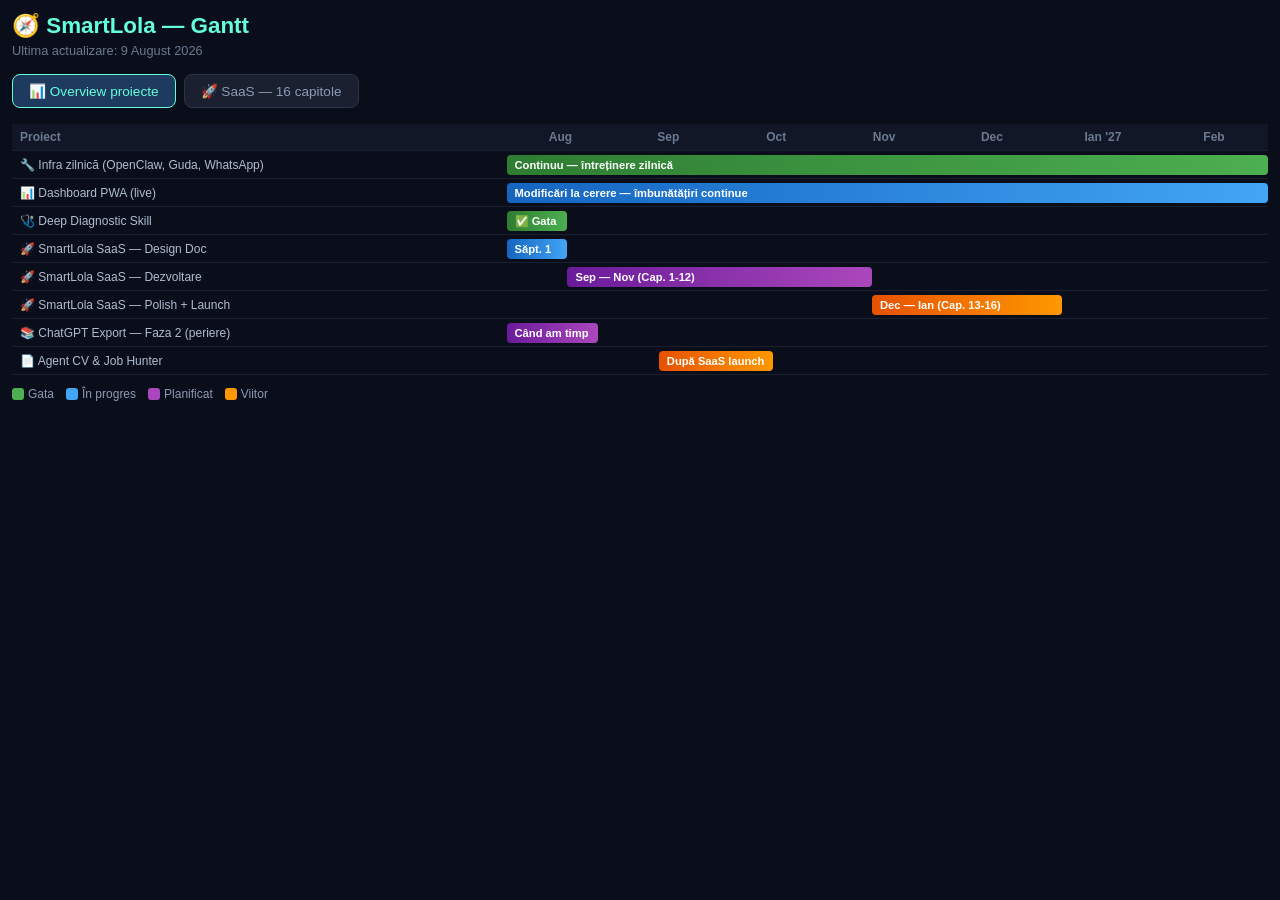
==== gantt.html @ 09b83c4d "Add Gantt chart for projects overview + SaaS 16 chapters" ====
<!DOCTYPE html>
<html lang="ro">
<head>
<meta charset="UTF-8">
<meta name="viewport" content="width=device-width, initial-scale=1.0">
<title>SmartLola — Gantt</title>
<style>
* { margin: 0; padding: 0; box-sizing: border-box; }
body { font-family: -apple-system, BlinkMacSystemFont, 'Segoe UI', sans-serif; background: #0a0e1a; color: #e0e6ed; padding: 12px; }
h1 { font-size: 1.4rem; margin-bottom: 4px; color: #64ffda; }
h2 { font-size: 1.1rem; margin: 20px 0 8px; color: #82b1ff; }
.sub { font-size: 0.8rem; color: #6b7a90; margin-bottom: 16px; }
.tab-bar { display: flex; gap: 8px; margin-bottom: 16px; flex-wrap: wrap; }
.tab { padding: 8px 16px; background: #1a2030; border: 1px solid #2a3548; border-radius: 8px; cursor: pointer; font-size: 0.85rem; color: #8b9bb5; }
.tab.active { background: #1e3a5f; border-color: #64ffda; color: #64ffda; }
.gantt { overflow-x: auto; -webkit-overflow-scrolling: touch; }
table { border-collapse: collapse; width: 100%; min-width: 800px; font-size: 0.75rem; }
th, td { padding: 6px 8px; text-align: left; border-bottom: 1px solid #1a2030; }
th { background: #111726; color: #6b7a90; font-weight: 600; position: sticky; top: 0; }
td.cap { color: #b0bdd1; white-space: nowrap; }
.bar-cell { position: relative; height: 28px; min-width: 400px; }
.bar { position: absolute; height: 20px; top: 4px; border-radius: 4px; display: flex; align-items: center; padding: 0 8px; font-size: 0.7rem; font-weight: 600; white-space: nowrap; overflow: hidden; }
.done { background: linear-gradient(90deg, #2e7d32, #4caf50); color: #fff; }
.active { background: linear-gradient(90deg, #1565c0, #42a5f5); color: #fff; }
.planned { background: linear-gradient(90deg, #6a1b9a, #ab47bc); color: #fff; }
.future { background: linear-gradient(90deg, #e65100, #ff9800); color: #fff; }
.week-col { text-align: center; color: #6b7a90; min-width: 50px; }
.legend { display: flex; gap: 12px; margin: 12px 0; flex-wrap: wrap; }
.legend-item { display: flex; align-items: center; gap: 4px; font-size: 0.75rem; color: #8b9bb5; }
.legend-dot { width: 12px; height: 12px; border-radius: 3px; }
.phase-header { background: #1a2030; color: #82b1ff; font-weight: 700; font-size: 0.85rem; padding: 8px; }
@media (max-width: 600px) { th, td { font-size: 0.7rem; padding: 4px; } .bar { font-size: 0.65rem; } }
</style>
</head>
<body>

<h1>🧭 SmartLola — Gantt</h1>
<div class="sub">Ultima actualizare: 9 August 2026</div>

<div class="tab-bar">
  <div class="tab active" onclick="showTab('overview')">📊 Overview proiecte</div>
  <div class="tab" onclick="showTab('saas')">🚀 SaaS — 16 capitole</div>
</div>

<!-- TAB 1: OVERVIEW -->
<div id="overview" class="gantt">
<table>
<tr>
  <th>Proiect</th>
  <th class="week-col">Aug</th>
  <th class="week-col">Sep</th>
  <th class="week-col">Oct</th>
  <th class="week-col">Nov</th>
  <th class="week-col">Dec</th>
  <th class="week-col">Ian '27</th>
  <th class="week-col">Feb</th>
</tr>

<tr>
  <td class="cap">🔧 Infra zilnică (OpenClaw, Guda, WhatsApp)</td>
  <td class="bar-cell" colspan="7">
    <div class="bar done" style="left:0%; width:100%;">Continuu — întreținere zilnică</div>
  </td>
</tr>

<tr>
  <td class="cap">📊 Dashboard PWA (live)</td>
  <td class="bar-cell" colspan="7">
    <div class="bar active" style="left:0%; width:100%;">Modificări la cerere — îmbunătățiri continue</div>
  </td>
</tr>

<tr>
  <td class="cap">🩺 Deep Diagnostic Skill</td>
  <td class="bar-cell" colspan="7">
    <div class="bar done" style="left:0%; width:8%;">✅ Gata</div>
  </td>
</tr>

<tr>
  <td class="cap">🚀 SmartLola SaaS — Design Doc</td>
  <td class="bar-cell" colspan="7">
    <div class="bar active" style="left:0%; width:8%;">Săpt. 1</div>
  </td>
</tr>

<tr>
  <td class="cap">🚀 SmartLola SaaS — Dezvoltare</td>
  <td class="bar-cell" colspan="7">
    <div class="bar planned" style="left:8%; width:40%;">Sep — Nov (Cap. 1-12)</div>
  </td>
</tr>

<tr>
  <td class="cap">🚀 SmartLola SaaS — Polish + Launch</td>
  <td class="bar-cell" colspan="7">
    <div class="bar future" style="left:48%; width:25%;">Dec — Ian (Cap. 13-16)</div>
  </td>
</tr>

<tr>
  <td class="cap">📚 ChatGPT Export — Faza 2 (periere)</td>
  <td class="bar-cell" colspan="7">
    <div class="bar planned" style="left:0%; width:12%;">Când am timp</div>
  </td>
</tr>

<tr>
  <td class="cap">📄 Agent CV & Job Hunter</td>
  <td class="bar-cell" colspan="7">
    <div class="bar future" style="left:20%; width:15%;">După SaaS launch</div>
  </td>
</tr>

</table>

<div class="legend">
  <div class="legend-item"><div class="legend-dot" style="background:#4caf50"></div>Gata</div>
  <div class="legend-item"><div class="legend-dot" style="background:#42a5f5"></div>În progres</div>
  <div class="legend-item"><div class="legend-dot" style="background:#ab47bc"></div>Planificat</div>
  <div class="legend-item"><div class="legend-dot" style="background:#ff9800"></div>Viitor</div>
</div>
</div>

<!-- TAB 2: SAAS DETAIL -->
<div id="saas" class="gantt" style="display:none;">
<table>
<tr>
  <th>Capitol</th>
  <th class="week-col">S1</th>
  <th class="week-col">S2</th>
  <th class="week-col">S3</th>
  <th class="week-col">S4</th>
  <th class="week-col">S5</th>
  <th class="week-col">S6</th>
  <th class="week-col">S7</th>
  <th class="week-col">S8</th>
  <th class="week-col">S9</th>
  <th class="week-col">S10</th>
</tr>

<tr><td colspan="11" class="phase-header">📐 Faza 1 — Fundație (S1-S3)</td></tr>
<tr>
  <td class="cap">1. Arhitectură</td>
  <td class="bar-cell" colspan="10"><div class="bar active" style="left:0%; width:5%;">S1</div></td>
</tr>
<tr>
  <td class="cap">2. Auth multi-user</td>
  <td class="bar-cell" colspan="10"><div class="bar planned" style="left:5%; width:8%;">S1-S2</div></td>
</tr>
<tr>
  <td class="cap">3. API proxy (Cloudflare Worker)</td>
  <td class="bar-cell" colspan="10"><div class="bar planned" style="left:10%; width:8%;">S2-S3</div></td>
</tr>
<tr>
  <td class="cap">4. DB multi-user (D1)</td>
  <td class="bar-cell" colspan="10"><div class="bar planned" style="left:13%; width:7%;">S2-S3</div></td>
</tr>

<tr><td colspan="11" class="phase-header">🤖 Faza 2 — AI Integration (S4-S5)</td></tr>
<tr>
  <td class="cap">5. OCR bon (qwen3.5 cloud)</td>
  <td class="bar-cell" colspan="10"><div class="bar planned" style="left:20%; width:7%;">S4</div></td>
</tr>
<tr>
  <td class="cap">6. Audio transcriere (Groq)</td>
  <td class="bar-cell" colspan="10"><div class="bar planned" style="left:25%; width:5%;">S4-S5</div></td>
</tr>
<tr>
  <td class="cap">7. PDF extragere date</td>
  <td class="bar-cell" colspan="10"><div class="bar planned" style="left:28%; width:7%;">S5</div></td>
</tr>

<tr><td colspan="11" class="phase-header">📱 Faza 3 — Platform (S6-S7)</td></tr>
<tr>
  <td class="cap">8. PWA offline + sync</td>
  <td class="bar-cell" colspan="10"><div class="bar future" style="left:35%; width:7%;">S6</div></td>
</tr>
<tr>
  <td class="cap">9. Monetizare (freemium?)</td>
  <td class="bar-cell" colspan="10"><div class="bar future" style="left:40%; width:5%;">S6-S7</div></td>
</tr>
<tr>
  <td class="cap">10. Legal (GDPR, Italia)</td>
  <td class="bar-cell" colspan="10"><div class="bar future" style="left:42%; width:5%;">S7</div></td>
</tr>
<tr>
  <td class="cap">11. Deploy (CI/CD, domeniu)</td>
  <td class="bar-cell" colspan="10"><div class="bar future" style="left:45%; width:5%;">S7</div></td>
</tr>
<tr>
  <td class="cap">12. Mobile (PWA sau React Native?)</td>
  <td class="bar-cell" colspan="10"><div class="bar future" style="left:47%; width:8%;">S7-S8</div></td>
</tr>

<tr><td colspan="11" class="phase-header">✨ Faza 4 — Polish + Launch (S8-S10)</td></tr>
<tr>
  <td class="cap">13. Onboarding animat</td>
  <td class="bar-cell" colspan="10"><div class="bar future" style="left:55%; width:7%;">S8</div></td>
</tr>
<tr>
  <td class="cap">14. Prezentare YouTube</td>
  <td class="bar-cell" colspan="10"><div class="bar future" style="left:60%; width:7%;">S8-S9</div></td>
</tr>
<tr>
  <td class="cap">15. Swipe Launch (gest nativ)</td>
  <td class="bar-cell" colspan="10"><div class="bar future" style="left:65%; width:7%;">S9</div></td>
</tr>
<tr>
  <td class="cap">16. Geodetecție + Card Fidelitate</td>
  <td class="bar-cell" colspan="10"><div class="bar future" style="left:70%; width:10%;">S9-S10</div></td>
</tr>

</table>

<div class="legend">
  <div class="legend-item"><div class="legend-dot" style="background:#4caf50"></div>Gata</div>
  <div class="legend-item"><div class="legend-dot" style="background:#42a5f5"></div>În progres</div>
  <div class="legend-item"><div class="legend-dot" style="background:#ab47bc"></div>Planificat</div>
  <div class="legend-item"><div class="legend-dot" style="background:#ff9800"></div>Viitor</div>
</div>

<div style="margin-top:16px; padding:12px; background:#111726; border-radius:8px; font-size:0.8rem; color:#8b9bb5;">
  <strong style="color:#64ffda;">Cine face ce:</strong><br>
  🧭 Lola — design doc, coordonare, testare, documentare<br>
  🤖 Claude Code — implementare cod (backend + frontend)<br>
  👤 Andrei — decizii, testare pe telefon, feedback, direcție<br><br>
  <strong style="color:#64ffda;">Durată estimată:</strong> 10 săptămâni (Aug — Oct 2026)<br>
  <strong style="color:#64ffda;">Cost:</strong> ~0€ (Cloudflare plan gratuit)
</div>
</div>

<script>
function showTab(tab) {
  document.querySelectorAll('.tab').forEach(t => t.classList.remove('active'));
  document.querySelectorAll('.gantt').forEach(g => g.style.display = 'none');
  document.getElementById(tab).style.display = 'block';
  event.target.classList.add('active');
}
</script>
</body>
</html>
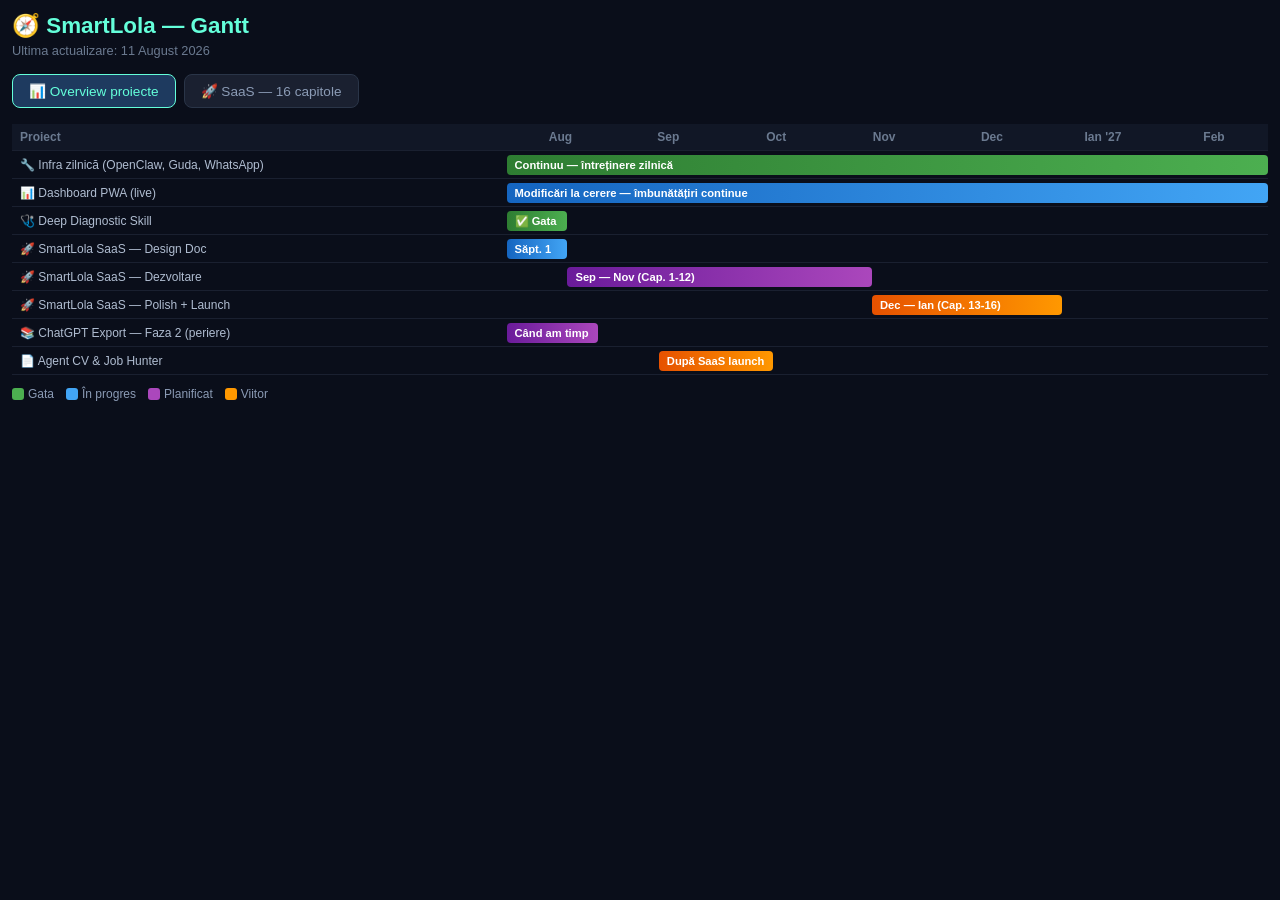
==== commit cc9ef4a6: "Update Gantt date to 11 Aug + force refresh" ====
--- a/gantt.html
+++ b/gantt.html
@@ -35,7 +35,7 @@
 <body>
 
 <h1>🧭 SmartLola — Gantt</h1>
-<div class="sub">Ultima actualizare: 9 August 2026</div>
+<div class="sub">Ultima actualizare: 11 August 2026</div>
 
 <div class="tab-bar">
   <div class="tab active" onclick="showTab('overview')">📊 Overview proiecte</div>
@@ -145,17 +145,61 @@
   <td class="bar-cell" colspan="10"><div class="bar active" style="left:0%; width:5%;">S1</div></td>
 </tr>
 <tr>
-  <td class="cap">2. Auth multi-user</td>
+  <td class="cap">  1a. Schema DB + API contracts</td>
+  <td class="bar-cell" colspan="10"><div class="bar active" style="left:0%; width:4%;">S1</div></td>
+</tr>
+<tr>
+  <td class="cap">  1b. Stack decizii (Cloudflare Workers + D1 + Pages)</td>
+  <td class="bar-cell" colspan="10"><div class="bar active" style="left:1%; width:3%;">S1</div></td>
+</tr>
+<tr>
+  <td class="cap">2. Auth multi-user (email+parolă, Google OAuth 2.0)</td>
   <td class="bar-cell" colspan="10"><div class="bar planned" style="left:5%; width:8%;">S1-S2</div></td>
+</tr>
+<tr>
+  <td class="cap">  2a. Înregistrare email+parolă (bcrypt, JWT)</td>
+  <td class="bar-cell" colspan="10"><div class="bar planned" style="left:5%; width:4%;">S1</div></td>
+</tr>
+<tr>
+  <td class="cap">  2b. Google OAuth 2.0 (Sign in with Google)</td>
+  <td class="bar-cell" colspan="10"><div class="bar planned" style="left:7%; width:4%;">S1-S2</div></td>
+</tr>
+<tr>
+  <td class="cap">  2c. Session management + refresh tokens</td>
+  <td class="bar-cell" colspan="10"><div class="bar planned" style="left:9%; width:4%;">S2</div></td>
 </tr>
 <tr>
   <td class="cap">3. API proxy (Cloudflare Worker)</td>
   <td class="bar-cell" colspan="10"><div class="bar planned" style="left:10%; width:8%;">S2-S3</div></td>
 </tr>
 <tr>
+  <td class="cap">  3a. Routing + rate limiting</td>
+  <td class="bar-cell" colspan="10"><div class="bar planned" style="left:10%; width:4%;">S2</div></td>
+</tr>
+<tr>
+  <td class="cap">  3b. CORS + security headers</td>
+  <td class="bar-cell" colspan="10"><div class="bar planned" style="left:12%; width:3%;">S2-S3</div></td>
+</tr>
+<tr>
+  <td class="cap">  3c. API keys pentru servicii externe (Groq, OCR)</td>
+  <td class="bar-cell" colspan="10"><div class="bar planned" style="left:14%; width:3%;">S3</div></td>
+</tr>
+<tr>
   <td class="cap">4. DB multi-user (D1)</td>
   <td class="bar-cell" colspan="10"><div class="bar planned" style="left:13%; width:7%;">S2-S3</div></td>
 </tr>
+<tr>
+  <td class="cap">  4a. Schema: users, expenses, categories, cards</td>
+  <td class="bar-cell" colspan="10"><div class="bar planned" style="left:13%; width:4%;">S2</div></td>
+</tr>
+<tr>
+  <td class="cap">  4b. Row-level isolation (per user_id)</td>
+  <td class="bar-cell" colspan="10"><div class="bar planned" style="left:15%; width:3%;">S2-S3</div></td>
+</tr>
+<tr>
+  <td class="cap">  4c. Migrations + seed data</td>
+  <td class="bar-cell" colspan="10"><div class="bar planned" style="left:17%; width:3%;">S3</div></td>
+</tr>
 
 <tr><td colspan="11" class="phase-header">🤖 Faza 2 — AI Integration (S4-S5)</td></tr>
 <tr>
@@ -163,13 +207,45 @@
   <td class="bar-cell" colspan="10"><div class="bar planned" style="left:20%; width:7%;">S4</div></td>
 </tr>
 <tr>
+  <td class="cap">  5a. Upload foto → Cloudflare R2</td>
+  <td class="bar-cell" colspan="10"><div class="bar planned" style="left:20%; width:3%;">S4</div></td>
+</tr>
+<tr>
+  <td class="cap">  5b. OCR pipeline (qwen3.5 → JSON structurat)</td>
+  <td class="bar-cell" colspan="10"><div class="bar planned" style="left:22%; width:3%;">S4</div></td>
+</tr>
+<tr>
+  <td class="cap">  5c. Validare sumă + categorizare auto</td>
+  <td class="bar-cell" colspan="10"><div class="bar planned" style="left:24%; width:3%;">S4</div></td>
+</tr>
+<tr>
   <td class="cap">6. Audio transcriere (Groq)</td>
   <td class="bar-cell" colspan="10"><div class="bar planned" style="left:25%; width:5%;">S4-S5</div></td>
 </tr>
 <tr>
+  <td class="cap">  6a. Upload audio → Groq Whisper API</td>
+  <td class="bar-cell" colspan="10"><div class="bar planned" style="left:25%; width:3%;">S4</div></td>
+</tr>
+<tr>
+  <td class="cap">  6b. Parsing text → structură cheltuială</td>
+  <td class="bar-cell" colspan="10"><div class="bar planned" style="left:27%; width:3%;">S4-S5</div></td>
+</tr>
+<tr>
   <td class="cap">7. PDF extragere date</td>
   <td class="bar-cell" colspan="10"><div class="bar planned" style="left:28%; width:7%;">S5</div></td>
 </tr>
+<tr>
+  <td class="cap">  7a. Upload PDF (extras bancar, factură)</td>
+  <td class="bar-cell" colspan="10"><div class="bar planned" style="left:28%; width:3%;">S5</div></td>
+</tr>
+<tr>
+  <td class="cap">  7b. Parsing tranzacții → categorizare</td>
+  <td class="bar-cell" colspan="10"><div class="bar planned" style="left:30%; width:3%;">S5</div></td>
+</tr>
+<tr>
+  <td class="cap">  7c. Deduplicare + match cu bonuri existente</td>
+  <td class="bar-cell" colspan="10"><div class="bar planned" style="left:32%; width:3%;">S5</div></td>
+</tr>
 
 <tr><td colspan="11" class="phase-header">📱 Faza 3 — Platform (S6-S7)</td></tr>
 <tr>
@@ -177,20 +253,76 @@
   <td class="bar-cell" colspan="10"><div class="bar future" style="left:35%; width:7%;">S6</div></td>
 </tr>
 <tr>
+  <td class="cap">  8a. Service Worker + cache strategie</td>
+  <td class="bar-cell" colspan="10"><div class="bar future" style="left:35%; width:3%;">S6</div></td>
+</tr>
+<tr>
+  <td class="cap">  8b. IndexedDB local → D1 cloud sync</td>
+  <td class="bar-cell" colspan="10"><div class="bar future" style="left:37%; width:3%;">S6</div></td>
+</tr>
+<tr>
+  <td class="cap">  8c. Conflict resolution (last-write-wins + UI)</td>
+  <td class="bar-cell" colspan="10"><div class="bar future" style="left:39%; width:3%;">S6</div></td>
+</tr>
+<tr>
   <td class="cap">9. Monetizare (freemium?)</td>
   <td class="bar-cell" colspan="10"><div class="bar future" style="left:40%; width:5%;">S6-S7</div></td>
 </tr>
 <tr>
-  <td class="cap">10. Legal (GDPR, Italia)</td>
+  <td class="cap">  9a. Plan gratuit vs premium (limite?)</td>
+  <td class="bar-cell" colspan="10"><div class="bar future" style="left:40%; width:3%;">S6</div></td>
+</tr>
+<tr>
+  <td class="cap">  9b. Stripe/payments integration</td>
+  <td class="bar-cell" colspan="10"><div class="bar future" style="left:42%; width:3%;">S6-S7</div></td>
+</tr>
+<tr>
+  <td class="cap">10. Legal (GDPR pan-EU, privacy policy IT/RO/EN, Google OAuth în PP)</td>
   <td class="bar-cell" colspan="10"><div class="bar future" style="left:42%; width:5%;">S7</div></td>
+</tr>
+<tr>
+  <td class="cap">  10a. Privacy policy (IT/RO/EN)</td>
+  <td class="bar-cell" colspan="10"><div class="bar future" style="left:42%; width:2%;">S7</div></td>
+</tr>
+<tr>
+  <td class="cap">  10b. Cookie consent + consimțământ înregistrare</td>
+  <td class="bar-cell" colspan="10"><div class="bar future" style="left:43%; width:2%;">S7</div></td>
+</tr>
+<tr>
+  <td class="cap">  10c. Derepturi utilizator (acces, ștergere, export)</td>
+  <td class="bar-cell" colspan="10"><div class="bar future" style="left:44%; width:2%;">S7</div></td>
+</tr>
+<tr>
+  <td class="cap">  10d. Google OAuth în privacy policy</td>
+  <td class="bar-cell" colspan="10"><div class="bar future" style="left:45%; width:2%;">S7</div></td>
 </tr>
 <tr>
   <td class="cap">11. Deploy (CI/CD, domeniu)</td>
   <td class="bar-cell" colspan="10"><div class="bar future" style="left:45%; width:5%;">S7</div></td>
 </tr>
 <tr>
-  <td class="cap">12. Mobile (PWA sau React Native?)</td>
+  <td class="cap">  11a. CI/CD pipeline (GitHub Actions → Cloudflare Pages)</td>
+  <td class="bar-cell" colspan="10"><div class="bar future" style="left:45%; width:3%;">S7</div></td>
+</tr>
+<tr>
+  <td class="cap">  11b. Domeniu + SSL + DNS</td>
+  <td class="bar-cell" colspan="10"><div class="bar future" style="left:47%; width:3%;">S7</div></td>
+</tr>
+<tr>
+  <td class="cap">12. Mobile (PWA + smartwatch)</td>
   <td class="bar-cell" colspan="10"><div class="bar future" style="left:47%; width:8%;">S7-S8</div></td>
+</tr>
+<tr>
+  <td class="cap">  12a. PWA installable (manifest + icons)</td>
+  <td class="bar-cell" colspan="10"><div class="bar future" style="left:47%; width:3%;">S7</div></td>
+</tr>
+<tr>
+  <td class="cap">  12b. Smartwatch notifications (Apple Watch + Wear OS)</td>
+  <td class="bar-cell" colspan="10"><div class="bar future" style="left:49%; width:3%;">S7-S8</div></td>
+</tr>
+<tr>
+  <td class="cap">  12c. Haptic feedback pe ceas</td>
+  <td class="bar-cell" colspan="10"><div class="bar future" style="left:51%; width:3%;">S8</div></td>
 </tr>
 
 <tr><td colspan="11" class="phase-header">✨ Faza 4 — Polish + Launch (S8-S10)</td></tr>
@@ -199,16 +331,60 @@
   <td class="bar-cell" colspan="10"><div class="bar future" style="left:55%; width:7%;">S8</div></td>
 </tr>
 <tr>
+  <td class="cap">  13a. Tutorial interactiv (3 pași)</td>
+  <td class="bar-cell" colspan="10"><div class="bar future" style="left:55%; width:4%;">S8</div></td>
+</tr>
+<tr>
+  <td class="cap">  13b. Animată Lottie (brand SmartLola)</td>
+  <td class="bar-cell" colspan="10"><div class="bar future" style="left:57%; width:3%;">S8</div></td>
+</tr>
+<tr>
   <td class="cap">14. Prezentare YouTube</td>
   <td class="bar-cell" colspan="10"><div class="bar future" style="left:60%; width:7%;">S8-S9</div></td>
 </tr>
 <tr>
+  <td class="cap">  14a. Script + storyboard</td>
+  <td class="bar-cell" colspan="10"><div class="bar future" style="left:60%; width:3%;">S8</div></td>
+</tr>
+<tr>
+  <td class="cap">  14b. Înregistrare + editare</td>
+  <td class="bar-cell" colspan="10"><div class="bar future" style="left:62%; width:3%;">S8-S9</div></td>
+</tr>
+<tr>
+  <td class="cap">  14c. Thumbnail + SEO + publicare</td>
+  <td class="bar-cell" colspan="10"><div class="bar future" style="left:64%; width:3%;">S9</div></td>
+</tr>
+<tr>
   <td class="cap">15. Swipe Launch (gest nativ)</td>
   <td class="bar-cell" colspan="10"><div class="bar future" style="left:65%; width:7%;">S9</div></td>
 </tr>
 <tr>
-  <td class="cap">16. Geodetecție + Card Fidelitate</td>
+  <td class="cap">  15a. Swipe stânga=șterge, dreapta=confirmă</td>
+  <td class="bar-cell" colspan="10"><div class="bar future" style="left:65%; width:4%;">S9</div></td>
+</tr>
+<tr>
+  <td class="cap">  15b. Haptic feedback la swipe</td>
+  <td class="bar-cell" colspan="10"><div class="bar future" style="left:67%; width:3%;">S9</div></td>
+</tr>
+<tr>
+  <td class="cap">16. Geodetecție + Card Fidelitate + Smartwatch</td>
   <td class="bar-cell" colspan="10"><div class="bar future" style="left:70%; width:10%;">S9-S10</div></td>
+</tr>
+<tr>
+  <td class="cap">  16a. Geofencing (perimetre magazine)</td>
+  <td class="bar-cell" colspan="10"><div class="bar future" style="left:70%; width:3%;">S9</div></td>
+</tr>
+<tr>
+  <td class="cap">  16b. Card fidelitate pe telefon (barcode/QR)</td>
+  <td class="bar-cell" colspan="10"><div class="bar future" style="left:72%; width:3%;">S9-S10</div></td>
+</tr>
+<tr>
+  <td class="cap">  16c. Card fidelitate pe smartwatch (vibrare + display)</td>
+  <td class="bar-cell" colspan="10"><div class="bar future" style="left:74%; width:3%;">S10</div></td>
+</tr>
+<tr>
+  <td class="cap">  16d. Push simultan telefon + ceas</td>
+  <td class="bar-cell" colspan="10"><div class="bar future" style="left:76%; width:3%;">S10</div></td>
 </tr>
 
 </table>
@@ -225,6 +401,9 @@
   🧭 Lola — design doc, coordonare, testare, documentare<br>
   🤖 Claude Code — implementare cod (backend + frontend)<br>
   👤 Andrei — decizii, testare pe telefon, feedback, direcție<br><br>
+  <strong style="color:#64ffda;">Target:</strong> App pan-european — descărcabil din orice țară UE (IT, RO, FR, ES, SI...)<br>
+  <strong style="color:#64ffda;">Auth:</strong> Email+parolă + Sign in with Google (OAuth 2.0)<br>
+  <strong style="color:#64ffda;">Legal:</strong> GDPR pan-EU (o singură conformitate, nu 27) — privacy policy IT/RO/EN, Cloudflare EU-only, SCC<br>
   <strong style="color:#64ffda;">Durată estimată:</strong> 10 săptămâni (Aug — Oct 2026)<br>
   <strong style="color:#64ffda;">Cost:</strong> ~0€ (Cloudflare plan gratuit)
 </div>
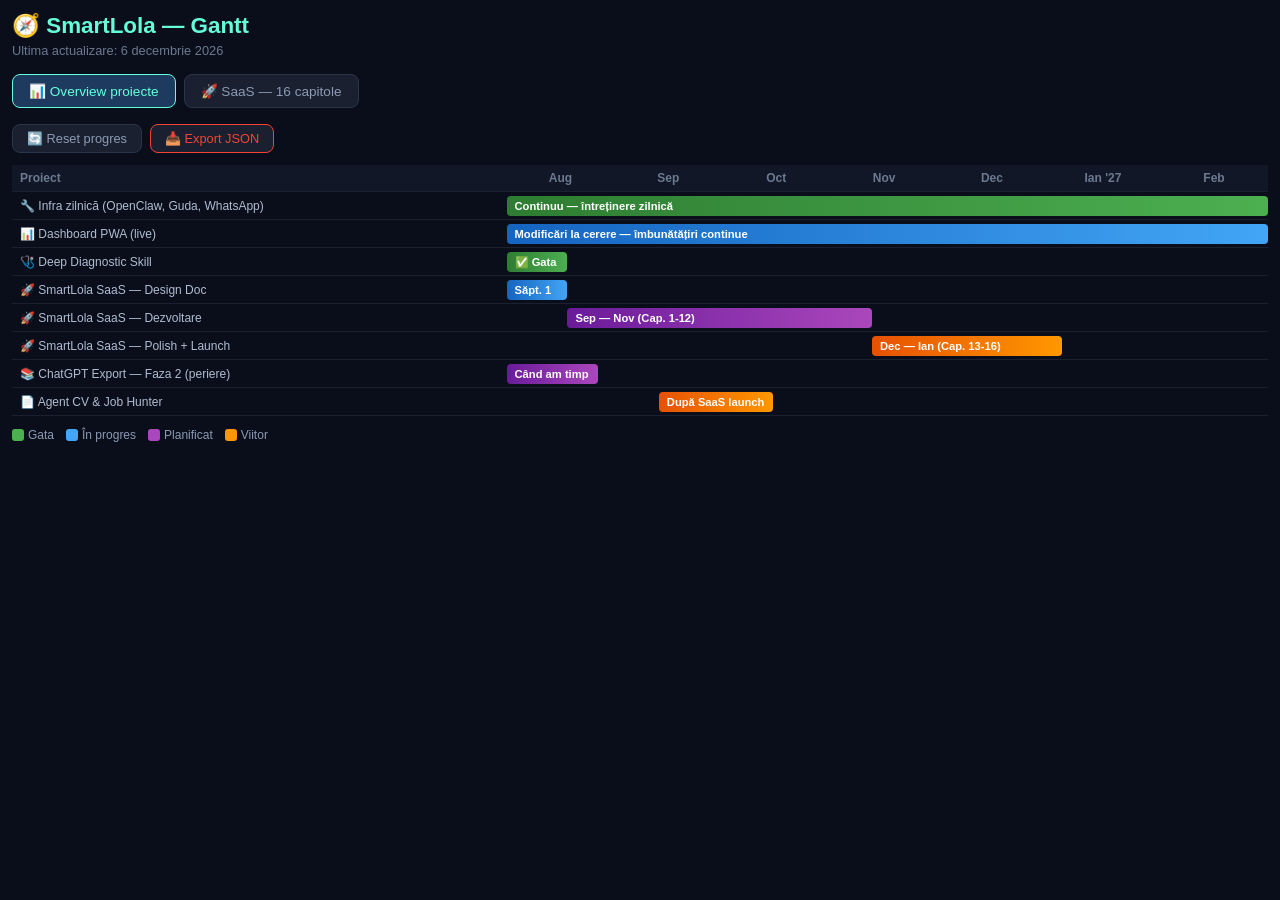
==== commit df561c84: "Gantt functional: click bar to cycle status (future→planned→active→done), progress saved in localSto" ====
--- a/gantt.html
+++ b/gantt.html
@@ -19,7 +19,9 @@
 th { background: #111726; color: #6b7a90; font-weight: 600; position: sticky; top: 0; }
 td.cap { color: #b0bdd1; white-space: nowrap; }
 .bar-cell { position: relative; height: 28px; min-width: 400px; }
-.bar { position: absolute; height: 20px; top: 4px; border-radius: 4px; display: flex; align-items: center; padding: 0 8px; font-size: 0.7rem; font-weight: 600; white-space: nowrap; overflow: hidden; }
+.bar { position: absolute; height: 20px; top: 4px; border-radius: 4px; display: flex; align-items: center; padding: 0 8px; font-size: 0.7rem; font-weight: 600; white-space: nowrap; overflow: hidden; cursor: pointer; transition: all 0.2s; }
+.bar:hover { filter: brightness(1.2); transform: scaleY(1.1); }
+.bar:active { transform: scaleY(0.95); }
 .done { background: linear-gradient(90deg, #2e7d32, #4caf50); color: #fff; }
 .active { background: linear-gradient(90deg, #1565c0, #42a5f5); color: #fff; }
 .planned { background: linear-gradient(90deg, #6a1b9a, #ab47bc); color: #fff; }
@@ -29,17 +31,33 @@
 .legend-item { display: flex; align-items: center; gap: 4px; font-size: 0.75rem; color: #8b9bb5; }
 .legend-dot { width: 12px; height: 12px; border-radius: 3px; }
 .phase-header { background: #1a2030; color: #82b1ff; font-weight: 700; font-size: 0.85rem; padding: 8px; }
+.progress-row { display: flex; align-items: center; gap: 8px; margin: 8px 0; font-size: 0.8rem; color: #8b9bb5; }
+.progress-bar-bg { flex: 1; height: 8px; background: #1a2030; border-radius: 4px; overflow: hidden; }
+.progress-bar-fill { height: 100%; background: linear-gradient(90deg, #64ffda, #82b1ff); transition: width 0.4s; }
+.progress-pct { font-weight: 700; color: #64ffda; min-width: 40px; text-align: right; }
+.actions { display: flex; gap: 8px; margin: 12px 0; flex-wrap: wrap; }
+.btn { padding: 6px 14px; background: #1a2030; border: 1px solid #2a3548; border-radius: 8px; cursor: pointer; font-size: 0.8rem; color: #8b9bb5; }
+.btn:hover { background: #1e3a5f; border-color: #64ffda; color: #64ffda; }
+.btn-danger { border-color: #f44336; color: #f44336; }
+.btn-danger:hover { background: #3a1a1a; color: #f44336; }
+.toast { position: fixed; bottom: 20px; left: 50%; transform: translateX(-50%); background: #1e3a5f; color: #64ffda; padding: 8px 20px; border-radius: 8px; font-size: 0.85rem; opacity: 0; transition: opacity 0.3s; pointer-events: none; z-index: 999; }
+.toast.show { opacity: 1; }
 @media (max-width: 600px) { th, td { font-size: 0.7rem; padding: 4px; } .bar { font-size: 0.65rem; } }
 </style>
 </head>
 <body>
 
 <h1>🧭 SmartLola — Gantt</h1>
-<div class="sub">Ultima actualizare: 11 August 2026</div>
+<div class="sub" id="lastUpdate">Ultima actualizare: —</div>
 
 <div class="tab-bar">
   <div class="tab active" onclick="showTab('overview')">📊 Overview proiecte</div>
   <div class="tab" onclick="showTab('saas')">🚀 SaaS — 16 capitole</div>
+</div>
+
+<div class="actions">
+  <div class="btn" onclick="resetProgress()">🔄 Reset progres</div>
+  <div class="btn btn-danger" onclick="exportData()">📥 Export JSON</div>
 </div>
 
 <!-- TAB 1: OVERVIEW -->
@@ -59,56 +77,56 @@
 <tr>
   <td class="cap">🔧 Infra zilnică (OpenClaw, Guda, WhatsApp)</td>
   <td class="bar-cell" colspan="7">
-    <div class="bar done" style="left:0%; width:100%;">Continuu — întreținere zilnică</div>
+    <div class="bar done" data-id="infra" style="left:0%; width:100%;" onclick="cycleStatus(this)">Continuu — întreținere zilnică</div>
   </td>
 </tr>
 
 <tr>
   <td class="cap">📊 Dashboard PWA (live)</td>
   <td class="bar-cell" colspan="7">
-    <div class="bar active" style="left:0%; width:100%;">Modificări la cerere — îmbunătățiri continue</div>
+    <div class="bar active" data-id="dashboard" style="left:0%; width:100%;" onclick="cycleStatus(this)">Modificări la cerere — îmbunătățiri continue</div>
   </td>
 </tr>
 
 <tr>
   <td class="cap">🩺 Deep Diagnostic Skill</td>
   <td class="bar-cell" colspan="7">
-    <div class="bar done" style="left:0%; width:8%;">✅ Gata</div>
+    <div class="bar done" data-id="diagnostic" style="left:0%; width:8%;" onclick="cycleStatus(this)">✅ Gata</div>
   </td>
 </tr>
 
 <tr>
   <td class="cap">🚀 SmartLola SaaS — Design Doc</td>
   <td class="bar-cell" colspan="7">
-    <div class="bar active" style="left:0%; width:8%;">Săpt. 1</div>
+    <div class="bar active" data-id="saas-design" style="left:0%; width:8%;" onclick="cycleStatus(this)">Săpt. 1</div>
   </td>
 </tr>
 
 <tr>
   <td class="cap">🚀 SmartLola SaaS — Dezvoltare</td>
   <td class="bar-cell" colspan="7">
-    <div class="bar planned" style="left:8%; width:40%;">Sep — Nov (Cap. 1-12)</div>
+    <div class="bar planned" data-id="saas-dev" style="left:8%; width:40%;" onclick="cycleStatus(this)">Sep — Nov (Cap. 1-12)</div>
   </td>
 </tr>
 
 <tr>
   <td class="cap">🚀 SmartLola SaaS — Polish + Launch</td>
   <td class="bar-cell" colspan="7">
-    <div class="bar future" style="left:48%; width:25%;">Dec — Ian (Cap. 13-16)</div>
+    <div class="bar future" data-id="saas-launch" style="left:48%; width:25%;" onclick="cycleStatus(this)">Dec — Ian (Cap. 13-16)</div>
   </td>
 </tr>
 
 <tr>
   <td class="cap">📚 ChatGPT Export — Faza 2 (periere)</td>
   <td class="bar-cell" colspan="7">
-    <div class="bar planned" style="left:0%; width:12%;">Când am timp</div>
+    <div class="bar planned" data-id="chatgpt" style="left:0%; width:12%;" onclick="cycleStatus(this)">Când am timp</div>
   </td>
 </tr>
 
 <tr>
   <td class="cap">📄 Agent CV & Job Hunter</td>
   <td class="bar-cell" colspan="7">
-    <div class="bar future" style="left:20%; width:15%;">După SaaS launch</div>
+    <div class="bar future" data-id="cv-hunter" style="left:20%; width:15%;" onclick="cycleStatus(this)">După SaaS launch</div>
   </td>
 </tr>
 
@@ -124,6 +142,12 @@
 
 <!-- TAB 2: SAAS DETAIL -->
 <div id="saas" class="gantt" style="display:none;">
+<div class="progress-row">
+  <span>Progres SaaS:</span>
+  <div class="progress-bar-bg"><div class="progress-bar-fill" id="saasProgress"></div></div>
+  <span class="progress-pct" id="saasProgressPct">0%</span>
+</div>
+
 <table>
 <tr>
   <th>Capitol</th>
@@ -142,249 +166,249 @@
 <tr><td colspan="11" class="phase-header">📐 Faza 1 — Fundație (S1-S3)</td></tr>
 <tr>
   <td class="cap">1. Arhitectură</td>
-  <td class="bar-cell" colspan="10"><div class="bar active" style="left:0%; width:5%;">S1</div></td>
+  <td class="bar-cell" colspan="10"><div class="bar active" data-id="c1" style="left:0%; width:5%;" onclick="cycleStatus(this)">S1</div></td>
 </tr>
 <tr>
   <td class="cap">  1a. Schema DB + API contracts</td>
-  <td class="bar-cell" colspan="10"><div class="bar active" style="left:0%; width:4%;">S1</div></td>
+  <td class="bar-cell" colspan="10"><div class="bar active" data-id="c1a" style="left:0%; width:4%;" onclick="cycleStatus(this)">S1</div></td>
 </tr>
 <tr>
   <td class="cap">  1b. Stack decizii (Cloudflare Workers + D1 + Pages)</td>
-  <td class="bar-cell" colspan="10"><div class="bar active" style="left:1%; width:3%;">S1</div></td>
+  <td class="bar-cell" colspan="10"><div class="bar active" data-id="c1b" style="left:1%; width:3%;" onclick="cycleStatus(this)">S1</div></td>
 </tr>
 <tr>
   <td class="cap">2. Auth multi-user (email+parolă, Google OAuth 2.0)</td>
-  <td class="bar-cell" colspan="10"><div class="bar planned" style="left:5%; width:8%;">S1-S2</div></td>
+  <td class="bar-cell" colspan="10"><div class="bar planned" data-id="c2" style="left:5%; width:8%;" onclick="cycleStatus(this)">S1-S2</div></td>
 </tr>
 <tr>
   <td class="cap">  2a. Înregistrare email+parolă (bcrypt, JWT)</td>
-  <td class="bar-cell" colspan="10"><div class="bar planned" style="left:5%; width:4%;">S1</div></td>
+  <td class="bar-cell" colspan="10"><div class="bar planned" data-id="c2a" style="left:5%; width:4%;" onclick="cycleStatus(this)">S1</div></td>
 </tr>
 <tr>
   <td class="cap">  2b. Google OAuth 2.0 (Sign in with Google)</td>
-  <td class="bar-cell" colspan="10"><div class="bar planned" style="left:7%; width:4%;">S1-S2</div></td>
+  <td class="bar-cell" colspan="10"><div class="bar planned" data-id="c2b" style="left:7%; width:4%;" onclick="cycleStatus(this)">S1-S2</div></td>
 </tr>
 <tr>
   <td class="cap">  2c. Session management + refresh tokens</td>
-  <td class="bar-cell" colspan="10"><div class="bar planned" style="left:9%; width:4%;">S2</div></td>
+  <td class="bar-cell" colspan="10"><div class="bar planned" data-id="c2c" style="left:9%; width:4%;" onclick="cycleStatus(this)">S2</div></td>
 </tr>
 <tr>
   <td class="cap">3. API proxy (Cloudflare Worker)</td>
-  <td class="bar-cell" colspan="10"><div class="bar planned" style="left:10%; width:8%;">S2-S3</div></td>
+  <td class="bar-cell" colspan="10"><div class="bar planned" data-id="c3" style="left:10%; width:8%;" onclick="cycleStatus(this)">S2-S3</div></td>
 </tr>
 <tr>
   <td class="cap">  3a. Routing + rate limiting</td>
-  <td class="bar-cell" colspan="10"><div class="bar planned" style="left:10%; width:4%;">S2</div></td>
+  <td class="bar-cell" colspan="10"><div class="bar planned" data-id="c3a" style="left:10%; width:4%;" onclick="cycleStatus(this)">S2</div></td>
 </tr>
 <tr>
   <td class="cap">  3b. CORS + security headers</td>
-  <td class="bar-cell" colspan="10"><div class="bar planned" style="left:12%; width:3%;">S2-S3</div></td>
+  <td class="bar-cell" colspan="10"><div class="bar planned" data-id="c3b" style="left:12%; width:3%;" onclick="cycleStatus(this)">S2-S3</div></td>
 </tr>
 <tr>
   <td class="cap">  3c. API keys pentru servicii externe (Groq, OCR)</td>
-  <td class="bar-cell" colspan="10"><div class="bar planned" style="left:14%; width:3%;">S3</div></td>
+  <td class="bar-cell" colspan="10"><div class="bar planned" data-id="c3c" style="left:14%; width:3%;" onclick="cycleStatus(this)">S3</div></td>
 </tr>
 <tr>
   <td class="cap">4. DB multi-user (D1)</td>
-  <td class="bar-cell" colspan="10"><div class="bar planned" style="left:13%; width:7%;">S2-S3</div></td>
+  <td class="bar-cell" colspan="10"><div class="bar planned" data-id="c4" style="left:13%; width:7%;" onclick="cycleStatus(this)">S2-S3</div></td>
 </tr>
 <tr>
   <td class="cap">  4a. Schema: users, expenses, categories, cards</td>
-  <td class="bar-cell" colspan="10"><div class="bar planned" style="left:13%; width:4%;">S2</div></td>
+  <td class="bar-cell" colspan="10"><div class="bar planned" data-id="c4a" style="left:13%; width:4%;" onclick="cycleStatus(this)">S2</div></td>
 </tr>
 <tr>
   <td class="cap">  4b. Row-level isolation (per user_id)</td>
-  <td class="bar-cell" colspan="10"><div class="bar planned" style="left:15%; width:3%;">S2-S3</div></td>
+  <td class="bar-cell" colspan="10"><div class="bar planned" data-id="c4b" style="left:15%; width:3%;" onclick="cycleStatus(this)">S2-S3</div></td>
 </tr>
 <tr>
   <td class="cap">  4c. Migrations + seed data</td>
-  <td class="bar-cell" colspan="10"><div class="bar planned" style="left:17%; width:3%;">S3</div></td>
+  <td class="bar-cell" colspan="10"><div class="bar planned" data-id="c4c" style="left:17%; width:3%;" onclick="cycleStatus(this)">S3</div></td>
 </tr>
 
 <tr><td colspan="11" class="phase-header">🤖 Faza 2 — AI Integration (S4-S5)</td></tr>
 <tr>
   <td class="cap">5. OCR bon (qwen3.5 cloud)</td>
-  <td class="bar-cell" colspan="10"><div class="bar planned" style="left:20%; width:7%;">S4</div></td>
+  <td class="bar-cell" colspan="10"><div class="bar planned" data-id="c5" style="left:20%; width:7%;" onclick="cycleStatus(this)">S4</div></td>
 </tr>
 <tr>
   <td class="cap">  5a. Upload foto → Cloudflare R2</td>
-  <td class="bar-cell" colspan="10"><div class="bar planned" style="left:20%; width:3%;">S4</div></td>
+  <td class="bar-cell" colspan="10"><div class="bar planned" data-id="c5a" style="left:20%; width:3%;" onclick="cycleStatus(this)">S4</div></td>
 </tr>
 <tr>
   <td class="cap">  5b. OCR pipeline (qwen3.5 → JSON structurat)</td>
-  <td class="bar-cell" colspan="10"><div class="bar planned" style="left:22%; width:3%;">S4</div></td>
+  <td class="bar-cell" colspan="10"><div class="bar planned" data-id="c5b" style="left:22%; width:3%;" onclick="cycleStatus(this)">S4</div></td>
 </tr>
 <tr>
   <td class="cap">  5c. Validare sumă + categorizare auto</td>
-  <td class="bar-cell" colspan="10"><div class="bar planned" style="left:24%; width:3%;">S4</div></td>
+  <td class="bar-cell" colspan="10"><div class="bar planned" data-id="c5c" style="left:24%; width:3%;" onclick="cycleStatus(this)">S4</div></td>
 </tr>
 <tr>
   <td class="cap">6. Audio transcriere (Groq)</td>
-  <td class="bar-cell" colspan="10"><div class="bar planned" style="left:25%; width:5%;">S4-S5</div></td>
+  <td class="bar-cell" colspan="10"><div class="bar planned" data-id="c6" style="left:25%; width:5%;" onclick="cycleStatus(this)">S4-S5</div></td>
 </tr>
 <tr>
   <td class="cap">  6a. Upload audio → Groq Whisper API</td>
-  <td class="bar-cell" colspan="10"><div class="bar planned" style="left:25%; width:3%;">S4</div></td>
+  <td class="bar-cell" colspan="10"><div class="bar planned" data-id="c6a" style="left:25%; width:3%;" onclick="cycleStatus(this)">S4</div></td>
 </tr>
 <tr>
   <td class="cap">  6b. Parsing text → structură cheltuială</td>
-  <td class="bar-cell" colspan="10"><div class="bar planned" style="left:27%; width:3%;">S4-S5</div></td>
+  <td class="bar-cell" colspan="10"><div class="bar planned" data-id="c6b" style="left:27%; width:3%;" onclick="cycleStatus(this)">S4-S5</div></td>
 </tr>
 <tr>
   <td class="cap">7. PDF extragere date</td>
-  <td class="bar-cell" colspan="10"><div class="bar planned" style="left:28%; width:7%;">S5</div></td>
+  <td class="bar-cell" colspan="10"><div class="bar planned" data-id="c7" style="left:28%; width:7%;" onclick="cycleStatus(this)">S5</div></td>
 </tr>
 <tr>
   <td class="cap">  7a. Upload PDF (extras bancar, factură)</td>
-  <td class="bar-cell" colspan="10"><div class="bar planned" style="left:28%; width:3%;">S5</div></td>
+  <td class="bar-cell" colspan="10"><div class="bar planned" data-id="c7a" style="left:28%; width:3%;" onclick="cycleStatus(this)">S5</div></td>
 </tr>
 <tr>
   <td class="cap">  7b. Parsing tranzacții → categorizare</td>
-  <td class="bar-cell" colspan="10"><div class="bar planned" style="left:30%; width:3%;">S5</div></td>
+  <td class="bar-cell" colspan="10"><div class="bar planned" data-id="c7b" style="left:30%; width:3%;" onclick="cycleStatus(this)">S5</div></td>
 </tr>
 <tr>
   <td class="cap">  7c. Deduplicare + match cu bonuri existente</td>
-  <td class="bar-cell" colspan="10"><div class="bar planned" style="left:32%; width:3%;">S5</div></td>
+  <td class="bar-cell" colspan="10"><div class="bar planned" data-id="c7c" style="left:32%; width:3%;" onclick="cycleStatus(this)">S5</div></td>
 </tr>
 
 <tr><td colspan="11" class="phase-header">📱 Faza 3 — Platform (S6-S7)</td></tr>
 <tr>
   <td class="cap">8. PWA offline + sync</td>
-  <td class="bar-cell" colspan="10"><div class="bar future" style="left:35%; width:7%;">S6</div></td>
+  <td class="bar-cell" colspan="10"><div class="bar future" data-id="c8" style="left:35%; width:7%;" onclick="cycleStatus(this)">S6</div></td>
 </tr>
 <tr>
   <td class="cap">  8a. Service Worker + cache strategie</td>
-  <td class="bar-cell" colspan="10"><div class="bar future" style="left:35%; width:3%;">S6</div></td>
+  <td class="bar-cell" colspan="10"><div class="bar future" data-id="c8a" style="left:35%; width:3%;" onclick="cycleStatus(this)">S6</div></td>
 </tr>
 <tr>
   <td class="cap">  8b. IndexedDB local → D1 cloud sync</td>
-  <td class="bar-cell" colspan="10"><div class="bar future" style="left:37%; width:3%;">S6</div></td>
+  <td class="bar-cell" colspan="10"><div class="bar future" data-id="c8b" style="left:37%; width:3%;" onclick="cycleStatus(this)">S6</div></td>
 </tr>
 <tr>
   <td class="cap">  8c. Conflict resolution (last-write-wins + UI)</td>
-  <td class="bar-cell" colspan="10"><div class="bar future" style="left:39%; width:3%;">S6</div></td>
+  <td class="bar-cell" colspan="10"><div class="bar future" data-id="c8c" style="left:39%; width:3%;" onclick="cycleStatus(this)">S6</div></td>
 </tr>
 <tr>
   <td class="cap">9. Monetizare (freemium?)</td>
-  <td class="bar-cell" colspan="10"><div class="bar future" style="left:40%; width:5%;">S6-S7</div></td>
+  <td class="bar-cell" colspan="10"><div class="bar future" data-id="c9" style="left:40%; width:5%;" onclick="cycleStatus(this)">S6-S7</div></td>
 </tr>
 <tr>
   <td class="cap">  9a. Plan gratuit vs premium (limite?)</td>
-  <td class="bar-cell" colspan="10"><div class="bar future" style="left:40%; width:3%;">S6</div></td>
+  <td class="bar-cell" colspan="10"><div class="bar future" data-id="c9a" style="left:40%; width:3%;" onclick="cycleStatus(this)">S6</div></td>
 </tr>
 <tr>
   <td class="cap">  9b. Stripe/payments integration</td>
-  <td class="bar-cell" colspan="10"><div class="bar future" style="left:42%; width:3%;">S6-S7</div></td>
-</tr>
-<tr>
-  <td class="cap">10. Legal (GDPR pan-EU, privacy policy IT/RO/EN, Google OAuth în PP)</td>
-  <td class="bar-cell" colspan="10"><div class="bar future" style="left:42%; width:5%;">S7</div></td>
+  <td class="bar-cell" colspan="10"><div class="bar future" data-id="c9b" style="left:42%; width:3%;" onclick="cycleStatus(this)">S6-S7</div></td>
+</tr>
+<tr>
+  <td class="cap">10. Legal (GDPR pan-EU, privacy policy IT/RO/EN)</td>
+  <td class="bar-cell" colspan="10"><div class="bar future" data-id="c10" style="left:42%; width:5%;" onclick="cycleStatus(this)">S7</div></td>
 </tr>
 <tr>
   <td class="cap">  10a. Privacy policy (IT/RO/EN)</td>
-  <td class="bar-cell" colspan="10"><div class="bar future" style="left:42%; width:2%;">S7</div></td>
-</tr>
-<tr>
-  <td class="cap">  10b. Cookie consent + consimțământ înregistrare</td>
-  <td class="bar-cell" colspan="10"><div class="bar future" style="left:43%; width:2%;">S7</div></td>
-</tr>
-<tr>
-  <td class="cap">  10c. Derepturi utilizator (acces, ștergere, export)</td>
-  <td class="bar-cell" colspan="10"><div class="bar future" style="left:44%; width:2%;">S7</div></td>
+  <td class="bar-cell" colspan="10"><div class="bar future" data-id="c10a" style="left:42%; width:2%;" onclick="cycleStatus(this)">S7</div></td>
+</tr>
+<tr>
+  <td class="cap">  10b. Cookie consent + consimțământ</td>
+  <td class="bar-cell" colspan="10"><div class="bar future" data-id="c10b" style="left:43%; width:2%;" onclick="cycleStatus(this)">S7</div></td>
+</tr>
+<tr>
+  <td class="cap">  10c. Drepturi utilizator (acces, ștergere, export)</td>
+  <td class="bar-cell" colspan="10"><div class="bar future" data-id="c10c" style="left:44%; width:2%;" onclick="cycleStatus(this)">S7</div></td>
 </tr>
 <tr>
   <td class="cap">  10d. Google OAuth în privacy policy</td>
-  <td class="bar-cell" colspan="10"><div class="bar future" style="left:45%; width:2%;">S7</div></td>
+  <td class="bar-cell" colspan="10"><div class="bar future" data-id="c10d" style="left:45%; width:2%;" onclick="cycleStatus(this)">S7</div></td>
 </tr>
 <tr>
   <td class="cap">11. Deploy (CI/CD, domeniu)</td>
-  <td class="bar-cell" colspan="10"><div class="bar future" style="left:45%; width:5%;">S7</div></td>
-</tr>
-<tr>
-  <td class="cap">  11a. CI/CD pipeline (GitHub Actions → Cloudflare Pages)</td>
-  <td class="bar-cell" colspan="10"><div class="bar future" style="left:45%; width:3%;">S7</div></td>
-</tr>
-<tr>
-  <td class="cap">  11b. Domeniu + SSL + DNS</td>
-  <td class="bar-cell" colspan="10"><div class="bar future" style="left:47%; width:3%;">S7</div></td>
+  <td class="bar-cell" colspan="10"><div class="bar future" data-id="c11" style="left:45%; width:5%;" onclick="cycleStatus(this)">S7</div></td>
+</tr>
+<tr>
+  <td class="cap">  11a. CI/CD pipeline (GitHub Actions → CF Pages)</td>
+  <td class="bar-cell" colspan="10"><div class="bar future" data-id="c11a" style="left:45%; width:3%;" onclick="cycleStatus(this)">S7</div></td>
+</tr>
+<tr>
+  <td class="cap">  11b. Domeniu + SSL + DNS</div></td>
+  <td class="bar-cell" colspan="10"><div class="bar future" data-id="c11b" style="left:47%; width:3%;" onclick="cycleStatus(this)">S7</div></td>
 </tr>
 <tr>
   <td class="cap">12. Mobile (PWA + smartwatch)</td>
-  <td class="bar-cell" colspan="10"><div class="bar future" style="left:47%; width:8%;">S7-S8</div></td>
+  <td class="bar-cell" colspan="10"><div class="bar future" data-id="c12" style="left:47%; width:8%;" onclick="cycleStatus(this)">S7-S8</div></td>
 </tr>
 <tr>
   <td class="cap">  12a. PWA installable (manifest + icons)</td>
-  <td class="bar-cell" colspan="10"><div class="bar future" style="left:47%; width:3%;">S7</div></td>
+  <td class="bar-cell" colspan="10"><div class="bar future" data-id="c12a" style="left:47%; width:3%;" onclick="cycleStatus(this)">S7</div></td>
 </tr>
 <tr>
   <td class="cap">  12b. Smartwatch notifications (Apple Watch + Wear OS)</td>
-  <td class="bar-cell" colspan="10"><div class="bar future" style="left:49%; width:3%;">S7-S8</div></td>
+  <td class="bar-cell" colspan="10"><div class="bar future" data-id="c12b" style="left:49%; width:3%;" onclick="cycleStatus(this)">S7-S8</div></td>
 </tr>
 <tr>
   <td class="cap">  12c. Haptic feedback pe ceas</td>
-  <td class="bar-cell" colspan="10"><div class="bar future" style="left:51%; width:3%;">S8</div></td>
+  <td class="bar-cell" colspan="10"><div class="bar future" data-id="c12c" style="left:51%; width:3%;" onclick="cycleStatus(this)">S8</div></td>
 </tr>
 
 <tr><td colspan="11" class="phase-header">✨ Faza 4 — Polish + Launch (S8-S10)</td></tr>
 <tr>
   <td class="cap">13. Onboarding animat</td>
-  <td class="bar-cell" colspan="10"><div class="bar future" style="left:55%; width:7%;">S8</div></td>
+  <td class="bar-cell" colspan="10"><div class="bar future" data-id="c13" style="left:55%; width:7%;" onclick="cycleStatus(this)">S8</div></td>
 </tr>
 <tr>
   <td class="cap">  13a. Tutorial interactiv (3 pași)</td>
-  <td class="bar-cell" colspan="10"><div class="bar future" style="left:55%; width:4%;">S8</div></td>
-</tr>
-<tr>
-  <td class="cap">  13b. Animată Lottie (brand SmartLola)</td>
-  <td class="bar-cell" colspan="10"><div class="bar future" style="left:57%; width:3%;">S8</div></td>
+  <td class="bar-cell" colspan="10"><div class="bar future" data-id="c13a" style="left:55%; width:4%;" onclick="cycleStatus(this)">S8</div></td>
+</tr>
+<tr>
+  <td class="cap">  13b. Animație Lottie (brand SmartLola)</td>
+  <td class="bar-cell" colspan="10"><div class="bar future" data-id="c13b" style="left:57%; width:3%;" onclick="cycleStatus(this)">S8</div></td>
 </tr>
 <tr>
   <td class="cap">14. Prezentare YouTube</td>
-  <td class="bar-cell" colspan="10"><div class="bar future" style="left:60%; width:7%;">S8-S9</div></td>
+  <td class="bar-cell" colspan="10"><div class="bar future" data-id="c14" style="left:60%; width:7%;" onclick="cycleStatus(this)">S8-S9</div></td>
 </tr>
 <tr>
   <td class="cap">  14a. Script + storyboard</td>
-  <td class="bar-cell" colspan="10"><div class="bar future" style="left:60%; width:3%;">S8</div></td>
+  <td class="bar-cell" colspan="10"><div class="bar future" data-id="c14a" style="left:60%; width:3%;" onclick="cycleStatus(this)">S8</div></td>
 </tr>
 <tr>
   <td class="cap">  14b. Înregistrare + editare</td>
-  <td class="bar-cell" colspan="10"><div class="bar future" style="left:62%; width:3%;">S8-S9</div></td>
+  <td class="bar-cell" colspan="10"><div class="bar future" data-id="c14b" style="left:62%; width:3%;" onclick="cycleStatus(this)">S8-S9</div></td>
 </tr>
 <tr>
   <td class="cap">  14c. Thumbnail + SEO + publicare</td>
-  <td class="bar-cell" colspan="10"><div class="bar future" style="left:64%; width:3%;">S9</div></td>
+  <td class="bar-cell" colspan="10"><div class="bar future" data-id="c14c" style="left:64%; width:3%;" onclick="cycleStatus(this)">S9</div></td>
 </tr>
 <tr>
   <td class="cap">15. Swipe Launch (gest nativ)</td>
-  <td class="bar-cell" colspan="10"><div class="bar future" style="left:65%; width:7%;">S9</div></td>
+  <td class="bar-cell" colspan="10"><div class="bar future" data-id="c15" style="left:65%; width:7%;" onclick="cycleStatus(this)">S9</div></td>
 </tr>
 <tr>
   <td class="cap">  15a. Swipe stânga=șterge, dreapta=confirmă</td>
-  <td class="bar-cell" colspan="10"><div class="bar future" style="left:65%; width:4%;">S9</div></td>
+  <td class="bar-cell" colspan="10"><div class="bar future" data-id="c15a" style="left:65%; width:4%;" onclick="cycleStatus(this)">S9</div></td>
 </tr>
 <tr>
   <td class="cap">  15b. Haptic feedback la swipe</td>
-  <td class="bar-cell" colspan="10"><div class="bar future" style="left:67%; width:3%;">S9</div></td>
+  <td class="bar-cell" colspan="10"><div class="bar future" data-id="c15b" style="left:67%; width:3%;" onclick="cycleStatus(this)">S9</div></td>
 </tr>
 <tr>
   <td class="cap">16. Geodetecție + Card Fidelitate + Smartwatch</td>
-  <td class="bar-cell" colspan="10"><div class="bar future" style="left:70%; width:10%;">S9-S10</div></td>
+  <td class="bar-cell" colspan="10"><div class="bar future" data-id="c16" style="left:70%; width:10%;" onclick="cycleStatus(this)">S9-S10</div></td>
 </tr>
 <tr>
   <td class="cap">  16a. Geofencing (perimetre magazine)</td>
-  <td class="bar-cell" colspan="10"><div class="bar future" style="left:70%; width:3%;">S9</div></td>
+  <td class="bar-cell" colspan="10"><div class="bar future" data-id="c16a" style="left:70%; width:3%;" onclick="cycleStatus(this)">S9</div></td>
 </tr>
 <tr>
   <td class="cap">  16b. Card fidelitate pe telefon (barcode/QR)</td>
-  <td class="bar-cell" colspan="10"><div class="bar future" style="left:72%; width:3%;">S9-S10</div></td>
+  <td class="bar-cell" colspan="10"><div class="bar future" data-id="c16b" style="left:72%; width:3%;" onclick="cycleStatus(this)">S9-S10</div></td>
 </tr>
 <tr>
   <td class="cap">  16c. Card fidelitate pe smartwatch (vibrare + display)</td>
-  <td class="bar-cell" colspan="10"><div class="bar future" style="left:74%; width:3%;">S10</div></td>
+  <td class="bar-cell" colspan="10"><div class="bar future" data-id="c16c" style="left:74%; width:3%;" onclick="cycleStatus(this)">S10</div></td>
 </tr>
 <tr>
   <td class="cap">  16d. Push simultan telefon + ceas</td>
-  <td class="bar-cell" colspan="10"><div class="bar future" style="left:76%; width:3%;">S10</div></td>
+  <td class="bar-cell" colspan="10"><div class="bar future" data-id="c16d" style="left:76%; width:3%;" onclick="cycleStatus(this)">S10</div></td>
 </tr>
 
 </table>
@@ -403,19 +427,149 @@
   👤 Andrei — decizii, testare pe telefon, feedback, direcție<br><br>
   <strong style="color:#64ffda;">Target:</strong> App pan-european — descărcabil din orice țară UE (IT, RO, FR, ES, SI...)<br>
   <strong style="color:#64ffda;">Auth:</strong> Email+parolă + Sign in with Google (OAuth 2.0)<br>
-  <strong style="color:#64ffda;">Legal:</strong> GDPR pan-EU (o singură conformitate, nu 27) — privacy policy IT/RO/EN, Cloudflare EU-only, SCC<br>
+  <strong style="color:#64ffda;">Legal:</strong> GDPR pan-EU — privacy policy IT/RO/EN, Cloudflare EU-only, SCC<br>
   <strong style="color:#64ffda;">Durată estimată:</strong> 10 săptămâni (Aug — Oct 2026)<br>
   <strong style="color:#64ffda;">Cost:</strong> ~0€ (Cloudflare plan gratuit)
 </div>
 </div>
 
+<div class="toast" id="toast"></div>
+
 <script>
+// === Gantt funcțional — progres persisten în localStorage ===
+const STORAGE_KEY = 'smartlola-gantt-status';
+const STATUS_CYCLE = ['future', 'planned', 'active', 'done'];
+const STATUS_LABELS = { future: 'Viitor', planned: 'Planificat', active: 'În progres', done: 'Gata' };
+const STATUS_CLASSES = { future: 'future', planned: 'planned', active: 'active', done: 'done' };
+
+// Load saved statuses
+function loadStatuses() {
+  try { return JSON.parse(localStorage.getItem(STORAGE_KEY) || '{}'); }
+  catch { return {}; }
+}
+
+// Save statuses
+function saveStatuses(statuses) {
+  localStorage.setItem(STORAGE_KEY, JSON.stringify(statuses));
+  localStorage.setItem(STORAGE_KEY + '-updated', new Date().toISOString());
+}
+
+// Apply saved statuses to bars
+function applyStatuses() {
+  const statuses = loadStatuses();
+  document.querySelectorAll('.bar[data-id]').forEach(bar => {
+    const id = bar.dataset.id;
+    if (statuses[id]) {
+      // Remove existing status classes
+      bar.classList.remove('done', 'active', 'planned', 'future');
+      bar.classList.add(STATUS_CLASSES[statuses[id]]);
+    }
+  });
+  updateProgress();
+  updateTimestamp();
+}
+
+// Cycle status on click: future → planned → active → done → future
+function cycleStatus(bar) {
+  const id = bar.dataset.id;
+  if (!id) return;
+  const statuses = loadStatuses();
+  const current = statuses[id] || getCurrentStatusFromBar(bar);
+  const currentIdx = STATUS_CYCLE.indexOf(current);
+  const next = STATUS_CYCLE[(currentIdx + 1) % STATUS_CYCLE.length];
+  statuses[id] = next;
+  saveStatuses(statuses);
+  bar.classList.remove('done', 'active', 'planned', 'future');
+  bar.classList.add(STATUS_CLASSES[next]);
+  updateProgress();
+  updateTimestamp();
+  showToast(`${id}: ${STATUS_LABELS[next]}`);
+}
+
+// Get current status from CSS class
+function getCurrentStatusFromBar(bar) {
+  if (bar.classList.contains('done')) return 'done';
+  if (bar.classList.contains('active')) return 'active';
+  if (bar.classList.contains('planned')) return 'planned';
+  return 'future';
+}
+
+// Calculate SaaS progress (only c1xx-c16xx)
+function updateProgress() {
+  const bars = document.querySelectorAll('#saas .bar[data-id]');
+  if (!bars.length) return;
+  let total = 0, doneCount = 0, activeCount = 0;
+  bars.forEach(bar => {
+    const id = bar.dataset.id;
+    // Only count sub-chapters (have a letter suffix like c1a, c2b)
+    if (!/^c\d+[a-d]$/.test(id)) return;
+    total++;
+    const status = loadStatuses()[id] || getCurrentStatusFromBar(bar);
+    if (status === 'done') doneCount++;
+    else if (status === 'active') activeCount += 0.5; // half credit for in-progress
+  });
+  const pct = total > 0 ? Math.round(((doneCount + activeCount) / total) * 100) : 0;
+  const fill = document.getElementById('saasProgress');
+  const pctEl = document.getElementById('saasProgressPct');
+  if (fill) fill.style.width = pct + '%';
+  if (pctEl) pctEl.textContent = pct + '%';
+}
+
+// Update timestamp
+function updateTimestamp() {
+  const saved = localStorage.getItem(STORAGE_KEY + '-updated');
+  const el = document.getElementById('lastUpdate');
+  if (saved && el) {
+    const d = new Date(saved);
+    el.textContent = 'Ultima actualizare: ' + d.toLocaleDateString('ro-RO', { day: 'numeric', month: 'long', year: 'numeric' }) + ' ' + d.toLocaleTimeString('ro-RO', { hour: '2-digit', minute: '2-digit' });
+  } else {
+    const d = new Date();
+    el.textContent = 'Ultima actualizare: ' + d.toLocaleDateString('ro-RO', { day: 'numeric', month: 'long', year: 'numeric' });
+  }
+}
+
+// Reset all progress
+function resetProgress() {
+  if (confirm('Sigur vrei să resetezi tot progresul?')) {
+    localStorage.removeItem(STORAGE_KEY);
+    localStorage.removeItem(STORAGE_KEY + '-updated');
+    location.reload();
+  }
+}
+
+// Export JSON
+function exportData() {
+  const statuses = loadStatuses();
+  const data = { updated: localStorage.getItem(STORAGE_KEY + '-updated'), statuses };
+  const blob = new Blob([JSON.stringify(data, null, 2)], { type: 'application/json' });
+  const url = URL.createObjectURL(blob);
+  const a = document.createElement('a');
+  a.href = url;
+  a.download = 'gantt-status.json';
+  a.click();
+  URL.revokeObjectURL(url);
+  showToast('Export descărcat');
+}
+
+// Toast
+function showToast(msg) {
+  const t = document.getElementById('toast');
+  t.textContent = msg;
+  t.classList.add('show');
+  setTimeout(() => t.classList.remove('show'), 2000);
+}
+
+// Tab switching
 function showTab(tab) {
   document.querySelectorAll('.tab').forEach(t => t.classList.remove('active'));
   document.querySelectorAll('.gantt').forEach(g => g.style.display = 'none');
   document.getElementById(tab).style.display = 'block';
-  event.target.classList.add('active');
-}
+  if (event && event.target) event.target.classList.add('active');
+  updateProgress();
+}
+
+// Init on load
+applyStatuses();
 </script>
 </body>
 </html>
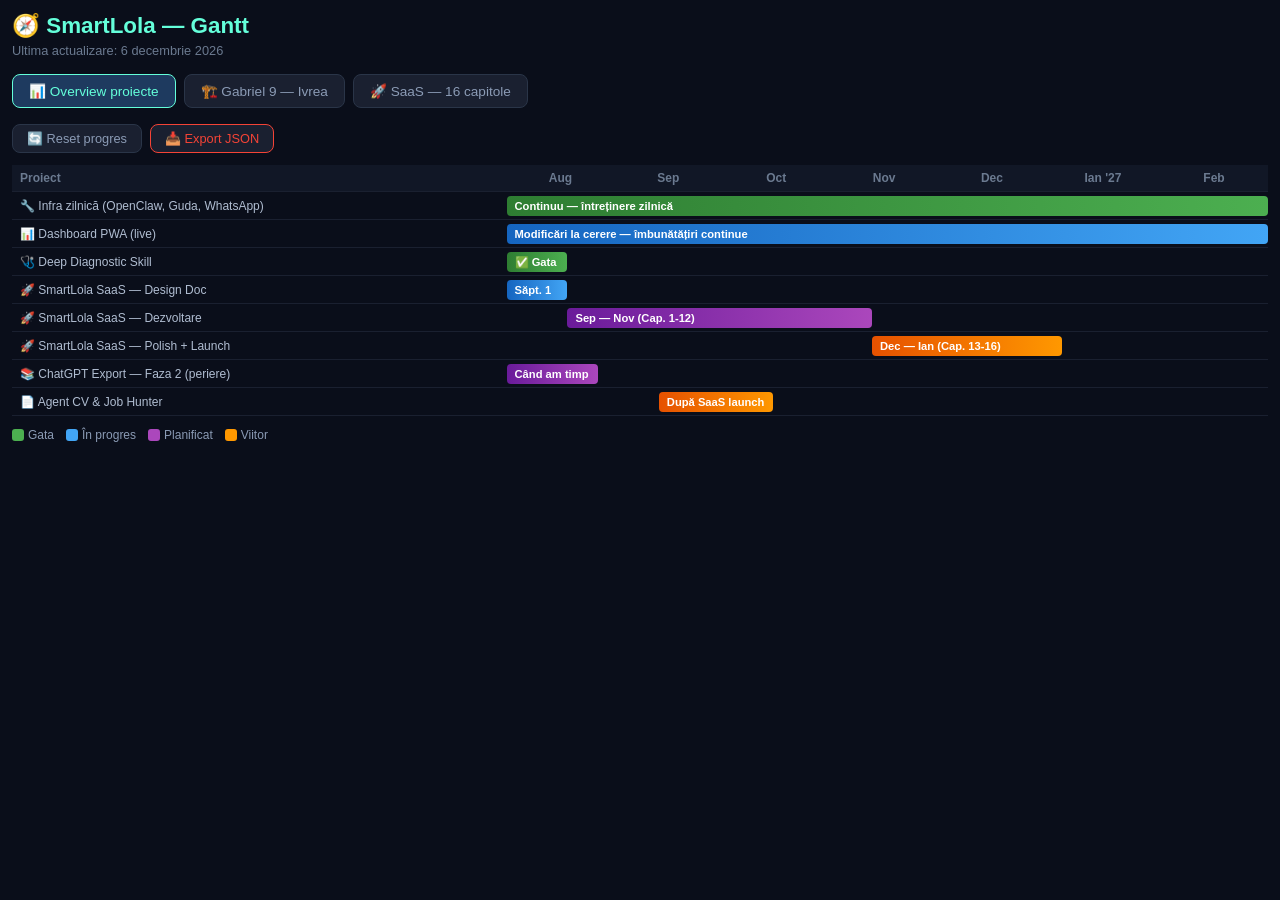
==== commit 6650d732: "Gantt: add Gabriel 9 tab — deconsolidare Ivrea (5 phases, Sep 2026 - Feb 2027)" ====
--- a/gantt.html
+++ b/gantt.html
@@ -52,6 +52,7 @@
 
 <div class="tab-bar">
   <div class="tab active" onclick="showTab('overview')">📊 Overview proiecte</div>
+  <div class="tab" onclick="showTab('gabriel')">🏗️ Gabriel 9 — Ivrea</div>
   <div class="tab" onclick="showTab('saas')">🚀 SaaS — 16 capitole</div>
 </div>
 
@@ -430,6 +431,138 @@
   <strong style="color:#64ffda;">Legal:</strong> GDPR pan-EU — privacy policy IT/RO/EN, Cloudflare EU-only, SCC<br>
   <strong style="color:#64ffda;">Durată estimată:</strong> 10 săptămâni (Aug — Oct 2026)<br>
   <strong style="color:#64ffda;">Cost:</strong> ~0€ (Cloudflare plan gratuit)
+</div>
+</div>
+
+<!-- TAB 3: GABRIEL 9 -->
+<div id="gabriel" class="gantt" style="display:none;">
+<div class="progress-row">
+  <span>Progres Gabriel 9:</span>
+  <div class="progress-bar-bg"><div class="progress-bar-fill" id="gabrielProgress" style="width:5%;"></div></div>
+  <span class="progress-pct" id="gabrielProgressPct">5%</span>
+</div>
+
+<table>
+<tr>
+  <th>Fază / Activitate</th>
+  <th class="week-col">Sep</th>
+  <th class="week-col">Oct</th>
+  <th class="week-col">Nov</th>
+  <th class="week-col">Dec</th>
+  <th class="week-col">Ian '27</th>
+  <th class="week-col">Feb</th>
+</tr>
+
+<tr><td colspan="7" class="phase-header">🔍 Faza 0 — Verificare stare legittimo (1-2 săpt.)</td></tr>
+<tr>
+  <td class="cap">Verificare titlu edilitar existent (acceso documentale Comune Ivrea)</td>
+  <td class="bar-cell" colspan="6"><div class="bar active" data-id="g0-titlu" style="left:0%; width:8%;" onclick="cycleStatus(this)">Sep S1-S2</div></td>
+</tr>
+<tr>
+  <td class="cap">Verificare "principio di prova" pentru titluri dispersate</td>
+  <td class="bar-cell" colspan="6"><div class="bar active" data-id="g0-prova" style="left:2%; width:6%;" onclick="cycleStatus(this)">Sep S2</div></td>
+</tr>
+<tr>
+  <td class="cap">Verificare diformități (toleranță 6% Salva Casa)</td>
+  <td class="bar-cell" colspan="6"><div class="bar planned" data-id="g0-difform" style="left:4%; width:5%;" onclick="cycleStatus(this)">Sep S2-S3</div></td>
+</tr>
+<tr>
+  <td class="cap">Verificare vincoli (paesaggistico, idrogeologico, sismico, archaeologico)</td>
+  <td class="bar-cell" colspan="6"><div class="bar planned" data-id="g0-vincoli" style="left:5%; width:6%;" onclick="cycleStatus(this)">Sep S2-S3</div></td>
+</tr>
+
+<tr><td colspan="7" class="phase-header">📄 Faza 1 — Pregătire SCIA (2-3 săpt.)</td></tr>
+<tr>
+  <td class="cap">Actualizare proiect ICSM (verificare actualitate DWG)</td>
+  <td class="bar-cell" colspan="6"><div class="bar planned" data-id="g1-icsm" style="left:8%; width:6%;" onclick="cycleStatus(this)">Sep S3-S4</div></td>
+</tr>
+<tr>
+  <td class="cap">Relazione tecnica integrata (consolidare + ristrutturazione)</td>
+  <td class="bar-cell" colspan="6"><div class="bar planned" data-id="g1-relazione" style="left:10%; width:7%;" onclick="cycleStatus(this)">Sep S4 — Oct S1</div></td>
+</tr>
+<tr>
+  <td class="cap">Calcolo strutturale NTC 2018 (consolidamento)</td>
+  <td class="bar-cell" colspan="6"><div class="bar planned" data-id="g1-calcolo" style="left:10%; width:8%;" onclick="cycleStatus(this)">Sep S4 — Oct S1</div></td>
+</tr>
+<tr>
+  <td class="cap">Certificato di Agibilità (SCA)</td>
+  <td class="bar-cell" colspan="6"><div class="bar planned" data-id="g1-sca" style="left:14%; width:5%;" onclick="cycleStatus(this)">Oct S1-S2</div></td>
+</tr>
+<tr>
+  <td class="cap">Documentazione fotografica stato attuale</td>
+  <td class="bar-cell" colspan="6"><div class="bar planned" data-id="g1-foto" style="left:8%; width:4%;" onclick="cycleStatus(this)">Sep S3</div></td>
+</tr>
+<tr>
+  <td class="cap">Setup acces digital (SPID + firma .p7m + PEC + MUDE)</td>
+  <td class="bar-cell" colspan="6"><div class="bar active" data-id="g1-digital" style="left:6%; width:6%;" onclick="cycleStatus(this)">Sep S2-S3</div></td>
+</tr>
+
+<tr><td colspan="7" class="phase-header">🏛️ Faza 2 — Autorizzazione Paesaggistica (30-60 zile)</td></tr>
+<tr>
+  <td class="cap">Relazione paesaggistica per Soprintendenza</td>
+  <td class="bar-cell" colspan="6"><div class="bar planned" data-id="g2-relpaes" style="left:14%; width:6%;" onclick="cycleStatus(this)">Oct S2-S3</div></td>
+</tr>
+<tr>
+  <td class="cap">Depunere domanda Soprintendenza</td>
+  <td class="bar-cell" colspan="6"><div class="bar planned" data-id="g2-deposito" style="left:16%; width:4%;" onclick="cycleStatus(this)">Oct S3</div></td>
+</tr>
+<tr>
+  <td class="cap">Attesa parere vincolante Soprintendenza (30-60 zile)</td>
+  <td class="bar-cell" colspan="6"><div class="bar future" data-id="g2-attesa" style="left:18%; width:15%;" onclick="cycleStatus(this)">Oct S4 — Dec S1</div></td>
+</tr>
+
+<tr><td colspan="7" class="phase-header">🏗️ Faza 3 — Genio Civile (30-60 zile, paralel cu Faza 2)</td></tr>
+<tr>
+  <td class="cap">Progetto consolidamento (depozit tehnic)</td>
+  <td class="bar-cell" colspan="6"><div class="bar planned" data-id="g3-progetto" style="left:14%; width:6%;" onclick="cycleStatus(this)">Oct S2-S3 (paralel)</div></td>
+</tr>
+<tr>
+  <td class="cap">Depozit la Genio Civile</td>
+  <td class="bar-cell" colspan="6"><div class="bar planned" data-id="g3-deposito" style="left:16%; width:4%;" onclick="cycleStatus(this)">Oct S3 (paralel)</div></td>
+</tr>
+<tr>
+  <td class="cap">Attesa aprobare Genio Civile (30-60 zile)</td>
+  <td class="bar-cell" colspan="6"><div class="bar future" data-id="g3-attesa" style="left:18%; width:15%;" onclick="cycleStatus(this)">Oct S4 — Dec S1 (paralel)</div></td>
+</tr>
+
+<tr><td colspan="7" class="phase-header">📋 Faza 4 — SCIA prin MUDE (30 zile)</td></tr>
+<tr>
+  <td class="cap">Assemblare dosar SCIA (toate documentele A+B)</td>
+  <td class="bar-cell" colspan="6"><div class="bar future" data-id="g4-assemble" style="left:32%; width:5%;" onclick="cycleStatus(this)">Dec S1-S2</div></td>
+</tr>
+<tr>
+  <td class="cap">Upload MUDE (PDF/A + firma .p7m + GEEDI)</td>
+  <td class="bar-cell" colspan="6"><div class="bar future" data-id="g4-upload" style="left:35%; width:3%;" onclick="cycleStatus(this)">Dec S2</div></td>
+</tr>
+<tr>
+  <td class="cap">Attesa silenzio-assenso (30 zile)</td>
+  <td class="bar-cell" colspan="6"><div class="bar future" data-id="g4-attesa" style="left:37%; width:8%;" onclick="cycleStatus(this)">Dec S2 — Ian S1</div></td>
+</tr>
+
+<tr><td colspan="7" class="phase-header">🚀 Faza 5 — Început lucrări</td></tr>
+<tr>
+  <td class="cap">SCIA obtinută → început deconsolidare</td>
+  <td class="bar-cell" colspan="6"><div class="bar future" data-id="g5-start" style="left:45%; width:5%;" onclick="cycleStatus(this)">Ian S1-S2 '27</div></td>
+</tr>
+
+</table>
+
+<div class="legend">
+  <div class="legend-item"><div class="legend-dot" style="background:#4caf50"></div>Gata</div>
+  <div class="legend-item"><div class="legend-dot" style="background:#42a5f5"></div>În progres</div>
+  <div class="legend-item"><div class="legend-dot" style="background:#ab47bc"></div>Planificat</div>
+  <div class="legend-item"><div class="legend-dot" style="background:#ff9800"></div>Viitor</div>
+</div>
+
+<div style="margin-top:16px; padding:12px; background:#111726; border-radius:8px; font-size:0.8rem; color:#8b9bb5;">
+  <strong style="color:#64ffda;">Proiect:</strong> Deconsolidare Strada Vicinale Gabriel 9, Ivrea (TO)<br>
+  <strong style="color:#64ffda;">Tip:</strong> Ristrutturazione edilizia + consolidamento strutturale<br>
+  <strong style="color:#64ffda;">Normative:</strong> Salva Casa (L. 105/2024), Autotutela 6 luni (L. 182/2025), TUE art. 9-bis<br>
+  <strong style="color:#64ffda;">Vincoli:</strong> Paesaggistico (Soprintendenza), Genio Civile (consolidamento)<br>
+  <strong style="color:#64ffda;">Canal SCIA:</strong> MUDE Piemonte (online, SPID + firma .p7m)<br>
+  <strong style="color:#64ffda;">Estimare totală:</strong> 3-5 luni (Sep 2026 — Ian/Feb 2027)<br>
+  <strong style="color:#64ffda;">Documente existente:</strong> Proiect ICSM (DWG), catasto, rogito, CE, NdA 2021<br>
+  <strong style="color:#64ffda;">Blocări:</strong> ① Titlu edilitar necunoscut ② SPID/firma digitală ③ Geometra/architetto
 </div>
 </div>
 
@@ -496,23 +629,40 @@
 
 // Calculate SaaS progress (only c1xx-c16xx)
 function updateProgress() {
-  const bars = document.querySelectorAll('#saas .bar[data-id]');
-  if (!bars.length) return;
-  let total = 0, doneCount = 0, activeCount = 0;
-  bars.forEach(bar => {
-    const id = bar.dataset.id;
-    // Only count sub-chapters (have a letter suffix like c1a, c2b)
-    if (!/^c\d+[a-d]$/.test(id)) return;
-    total++;
-    const status = loadStatuses()[id] || getCurrentStatusFromBar(bar);
-    if (status === 'done') doneCount++;
-    else if (status === 'active') activeCount += 0.5; // half credit for in-progress
-  });
-  const pct = total > 0 ? Math.round(((doneCount + activeCount) / total) * 100) : 0;
-  const fill = document.getElementById('saasProgress');
-  const pctEl = document.getElementById('saasProgressPct');
-  if (fill) fill.style.width = pct + '%';
-  if (pctEl) pctEl.textContent = pct + '%';
+  // SaaS progress
+  const saasBars = document.querySelectorAll('#saas .bar[data-id]');
+  if (saasBars.length) {
+    let total = 0, doneCount = 0, activeCount = 0;
+    saasBars.forEach(bar => {
+      const id = bar.dataset.id;
+      if (!/^c\d+[a-d]$/.test(id)) return;
+      total++;
+      const status = loadStatuses()[id] || getCurrentStatusFromBar(bar);
+      if (status === 'done') doneCount++;
+      else if (status === 'active') activeCount += 0.5;
+    });
+    const pct = total > 0 ? Math.round(((doneCount + activeCount) / total) * 100) : 0;
+    const fill = document.getElementById('saasProgress');
+    const pctEl = document.getElementById('saasProgressPct');
+    if (fill) fill.style.width = pct + '%';
+    if (pctEl) pctEl.textContent = pct + '%';
+  }
+  // Gabriel 9 progress
+  const gabrielBars = document.querySelectorAll('#gabriel .bar[data-id]');
+  if (gabrielBars.length) {
+    let gTotal = 0, gDone = 0, gActive = 0;
+    gabrielBars.forEach(bar => {
+      gTotal++;
+      const status = loadStatuses()[bar.dataset.id] || getCurrentStatusFromBar(bar);
+      if (status === 'done') gDone++;
+      else if (status === 'active') gActive += 0.5;
+    });
+    const gPct = gTotal > 0 ? Math.round(((gDone + gActive) / gTotal) * 100) : 0;
+    const gFill = document.getElementById('gabrielProgress');
+    const gPctEl = document.getElementById('gabrielProgressPct');
+    if (gFill) gFill.style.width = gPct + '%';
+    if (gPctEl) gPctEl.textContent = gPct + '%';
+  }
 }
 
 // Update timestamp
